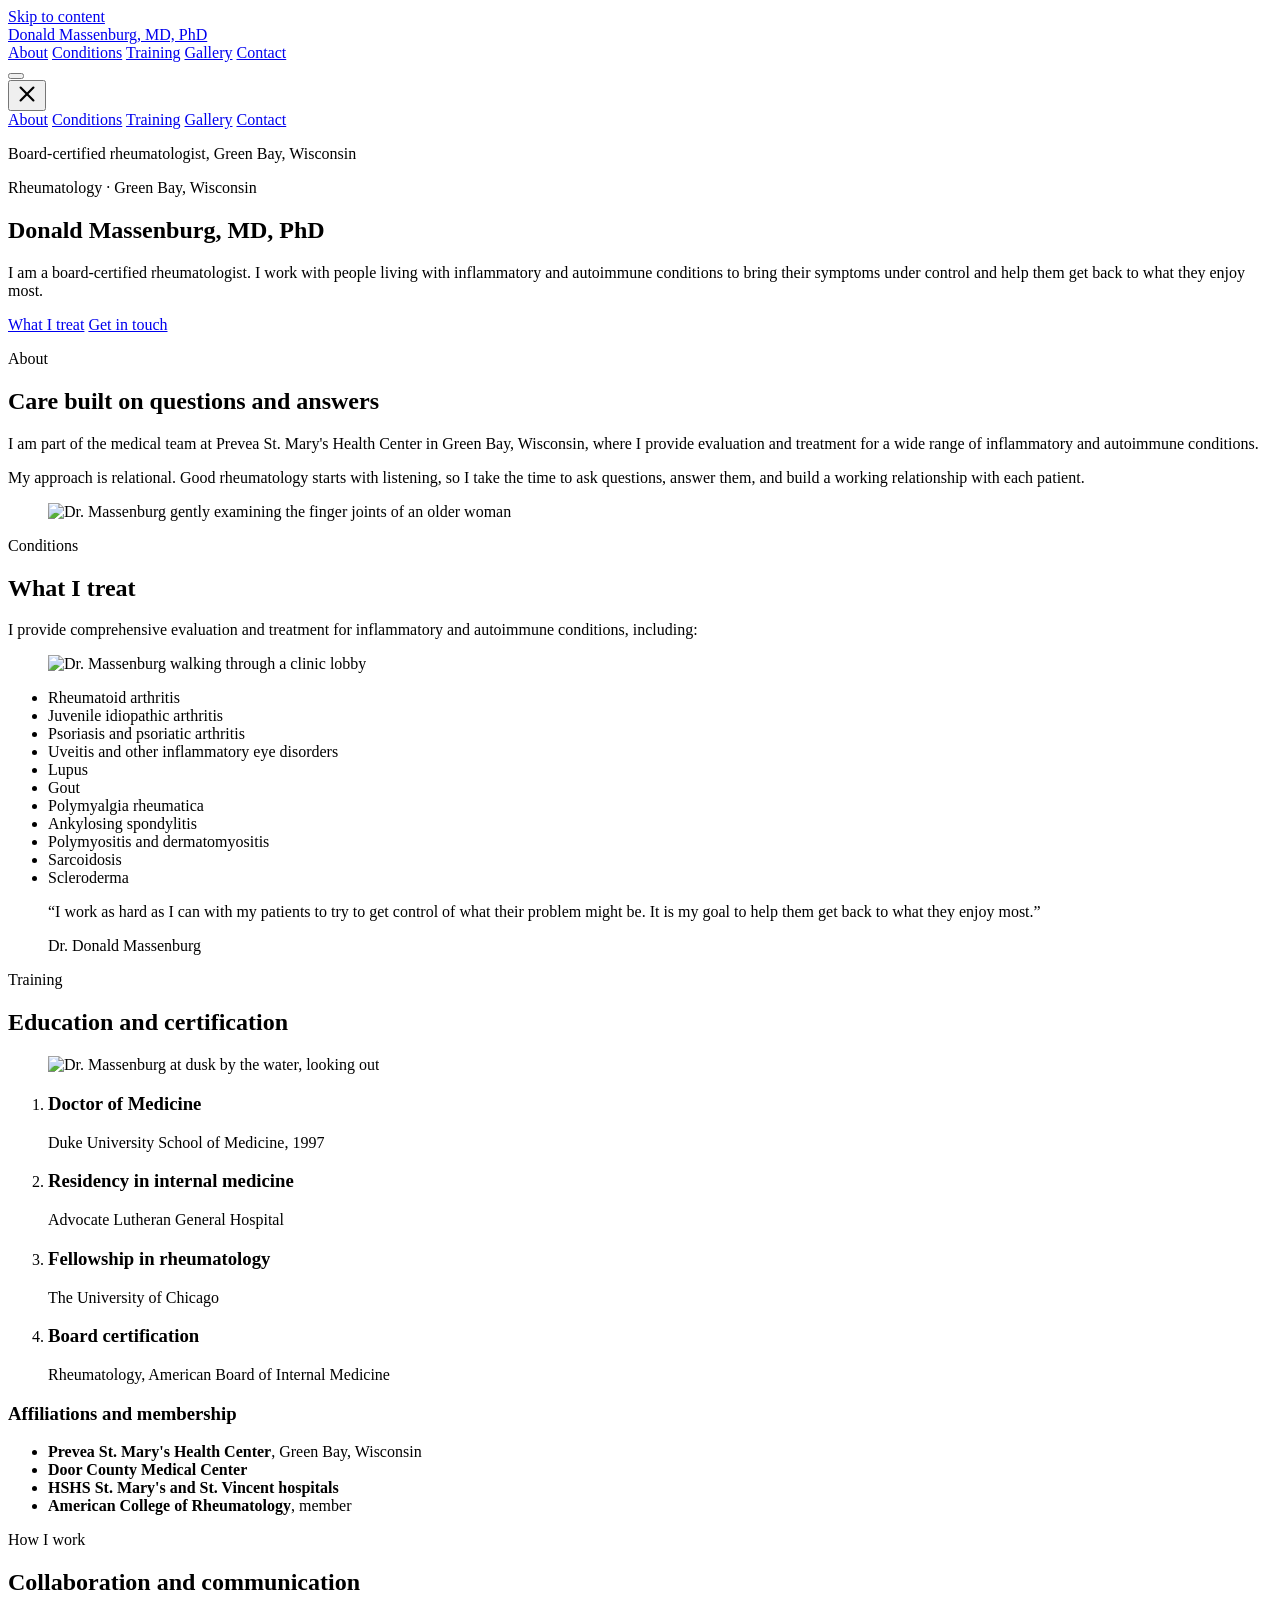
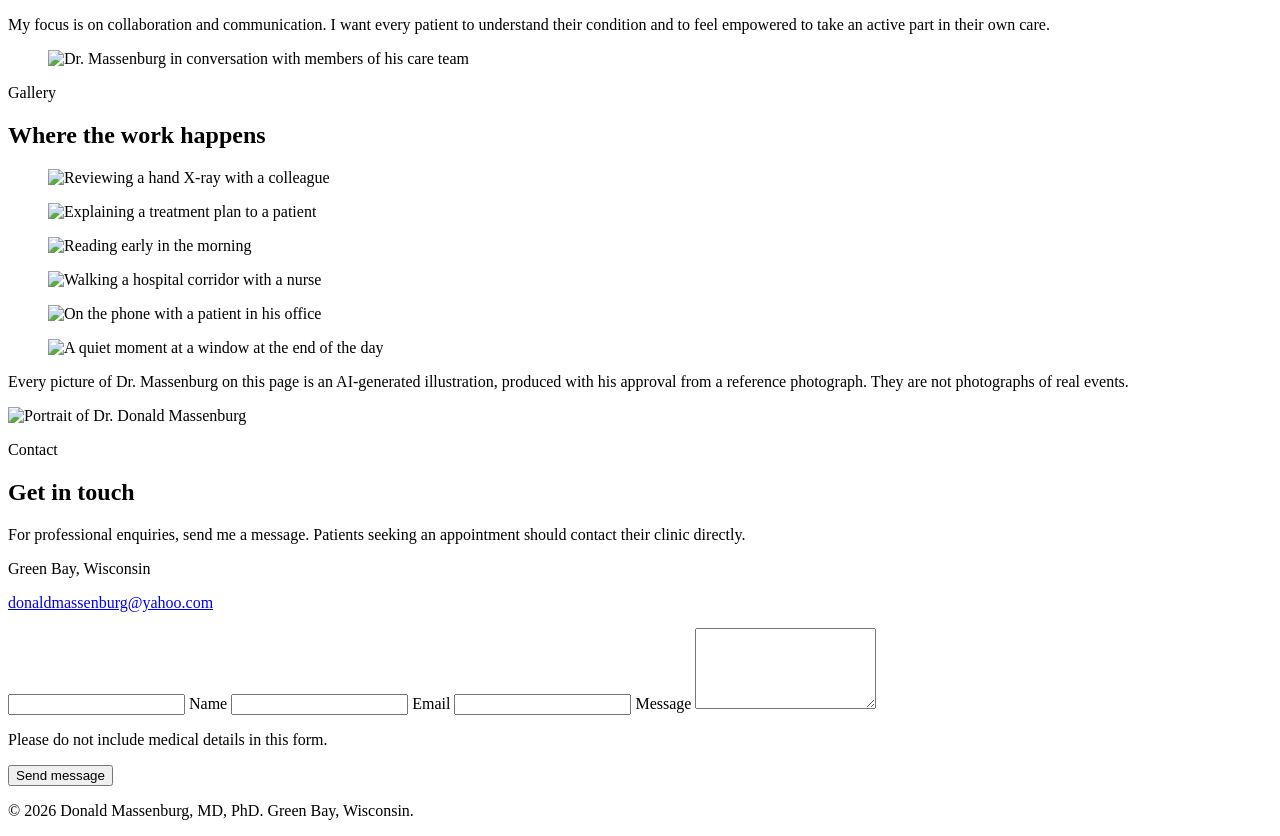
==== index.html @ 121880b7 "Add page, 404 and robots.txt" ====
<!DOCTYPE html>
<html lang="en">
<head>
<meta charset="utf-8">
<meta name="viewport" content="width=device-width, initial-scale=1">
<title>Dr. Donald Massenburg, MD, PhD | Rheumatologist, Green Bay</title>
<meta name="description" content="Donald Massenburg, MD, PhD: a board-certified rheumatologist in Green Bay, Wisconsin, caring for people with arthritis, lupus, gout and other inflammatory and autoimmune conditions.">
<!-- WHILE ON github.io: keep noindex. WHEN MOVED TO HIS OWN DOMAIN: delete the next line and change robots.txt to "Allow: /". -->
<meta name="robots" content="noindex, nofollow">
<link rel="icon" href="img/favicon.png">
<link rel="preconnect" href="https://fonts.googleapis.com">
<link rel="preconnect" href="https://fonts.gstatic.com" crossorigin>
<link rel="stylesheet" href="https://fonts.googleapis.com/css2?family=Oswald:wght@400;500;600&family=Roboto:wght@400;500;700&display=swap">
<link rel="stylesheet" href="vendor/css/bundle.min.css">
<!-- Own stylesheet last so it wins the cascade -->
<link rel="stylesheet" href="css/dm-site.css">
</head>
<body>

<a class="dm-skip" href="#dm-main">Skip to content</a>

<!-- Header: written fresh; the demo's nav script is not used. -->
<header class="dm-header" id="dm-header">
  <div class="container dm-header-row">
    <a class="dm-brand" href="#top">Donald Massenburg<span>, MD, PhD</span></a>
    <nav class="dm-nav" aria-label="Main">
      <a href="#about-sec">About</a>
      <a href="#skill-sec">Conditions</a>
      <a href="#team-section">Training</a>
      <a href="#lastest-blog">Gallery</a>
      <a href="#contact-sec" class="dm-nav-cta">Contact</a>
    </nav>
    <button class="dm-burger" id="dm-burger" aria-label="Open menu" aria-expanded="false" aria-controls="dm-drawer"><i class="fas fa-bars" aria-hidden="true"></i></button>
  </div>
</header>

<div class="dm-drawer" id="dm-drawer" aria-hidden="true">
  <button class="dm-drawer-close" id="dm-drawer-close" aria-label="Close menu"><svg width="22" height="22" viewBox="0 0 24 24" aria-hidden="true" focusable="false"><path d="M5 5l14 14M19 5L5 19" stroke="currentColor" stroke-width="2.4" stroke-linecap="round"/></svg></button>
  <nav aria-label="Mobile">
    <a href="#about-sec">About</a>
    <a href="#skill-sec">Conditions</a>
    <a href="#team-section">Training</a>
    <a href="#lastest-blog">Gallery</a>
    <a href="#contact-sec">Contact</a>
  </nav>
  <p class="dm-drawer-note">Board-certified rheumatologist, Green Bay, Wisconsin</p>
</div>

<main id="dm-main">

<!-- HERO (demo shell: banner). Demo slider removed. -->
<section id="banner" class="dm-hero" aria-label="Introduction">
  <span id="top"></span>
  <div class="container">
    <div class="dm-hero-text">
      <p class="dm-eyebrow dm-eyebrow-lift">Rheumatology &middot; Green Bay, Wisconsin</p>
      <h1>Donald Massenburg, MD, PhD</h1>
      <p class="dm-hero-lede">I am a board-certified rheumatologist. I work with people living with inflammatory and autoimmune conditions to bring their symptoms under control and help them get back to what they enjoy most.</p>
      <div class="dm-hero-actions">
        <a class="dm-btn dm-btn-solid" href="#skill-sec">What I treat</a>
        <a class="dm-btn dm-btn-ghost" href="#contact-sec">Get in touch</a>
      </div>
    </div>
  </div>
</section>

<!-- ABOUT (demo shell: #about-sec) -->
<section id="about-sec" class="about-sec dm-section">
  <div class="container">
    <div class="row align-items-center">
      <div class="col-lg-6 mb-5 mb-lg-0">
        <p class="dm-eyebrow">About</p>
        <h2 class="dm-h2">Care built on questions and answers</h2>
        <p>I am part of the medical team at Prevea St. Mary's Health Center in Green Bay, Wisconsin, where I provide evaluation and treatment for a wide range of inflammatory and autoimmune conditions.</p>
        <p>My approach is relational. Good rheumatology starts with listening, so I take the time to ask questions, answer them, and build a working relationship with each patient.</p>
        <!-- Needs Client Confirmation: current role at Prevea (the employer profile page no longer displays; the release is dated September 2025). -->
      </div>
      <div class="col-lg-6">
        <figure class="dm-figure"><img src="img/research.jpg" width="1200" height="900" alt="Dr. Massenburg gently examining the finger joints of an older woman" loading="lazy"></figure>
      </div>
    </div>
  </div>
</section>

<!-- CONDITIONS (demo shell: #skill-sec). Progress bars removed. -->
<section id="skill-sec" class="skill-sec dm-section dm-soft">
  <div class="container">
    <div class="row">
      <div class="col-lg-5 mb-5 mb-lg-0">
        <p class="dm-eyebrow">Conditions</p>
        <h2 class="dm-h2">What I treat</h2>
        <p>I provide comprehensive evaluation and treatment for inflammatory and autoimmune conditions, including:</p>
        <figure class="dm-figure dm-figure-tall"><img src="img/company.jpg" width="960" height="1200" alt="Dr. Massenburg walking through a clinic lobby" loading="lazy"></figure>
      </div>
      <div class="col-lg-7">
        <ul class="dm-conditions">
          <li>Rheumatoid arthritis</li>
          <li>Juvenile idiopathic arthritis</li>
          <li>Psoriasis and psoriatic arthritis</li>
          <li>Uveitis and other inflammatory eye disorders</li>
          <li>Lupus</li>
          <li>Gout</li>
          <li>Polymyalgia rheumatica</li>
          <li>Ankylosing spondylitis</li>
          <li>Polymyositis and dermatomyositis</li>
          <li>Sarcoidosis</li>
          <li>Scleroderma</li>
        </ul>
      </div>
    </div>
  </div>
</section>

<!-- QUOTE (demo shell: #testimonial-sec). Invented testimonials removed. -->
<section id="testimonial-sec" class="dm-band dm-band-a" aria-label="In his words">
  <div class="container">
    <blockquote class="dm-quote">
      <p>&ldquo;I work as hard as I can with my patients to try to get control of what their problem might be. It is my goal to help them get back to what they enjoy most.&rdquo;</p>
      <footer>Dr. Donald Massenburg</footer>
    </blockquote>
  </div>
</section>

<!-- TRAINING (demo shell: #team-section) -->
<section id="team-section" class="dm-section">
  <div class="container">
    <div class="row">
      <div class="col-lg-5 mb-5 mb-lg-0">
        <p class="dm-eyebrow">Training</p>
        <h2 class="dm-h2">Education and certification</h2>
        <figure class="dm-figure dm-figure-tall"><img src="img/career.jpg" width="960" height="1200" alt="Dr. Massenburg at dusk by the water, looking out" loading="lazy"></figure>
      </div>
      <div class="col-lg-7">
        <ol class="dm-timeline">
          <li><h3>Doctor of Medicine</h3><p>Duke University School of Medicine, 1997</p></li>
          <li><h3>Residency in internal medicine</h3><p>Advocate Lutheran General Hospital</p></li>
          <li><h3>Fellowship in rheumatology</h3><p>The University of Chicago</p></li>
          <li><h3>Board certification</h3><p>Rheumatology, American Board of Internal Medicine</p></li>
        </ol>
        <!-- Needs Client Confirmation: field, institution and year of the PhD; residency and fellowship years. None published, none shown. -->
        <h3 class="dm-h3">Affiliations and membership</h3>
        <ul class="dm-list">
          <li><strong>Prevea St. Mary's Health Center</strong>, Green Bay, Wisconsin</li>
          <li><strong>Door County Medical Center</strong></li>
          <li><strong>HSHS St. Mary's and St. Vincent hospitals</strong></li>
          <li><strong>American College of Rheumatology</strong>, member</li>
        </ul>
      </div>
    </div>
  </div>
</section>

<!-- TEAM CARE (demo shell: #company-portfolio-section) -->
<section id="company-portfolio-section" class="dm-section dm-soft">
  <div class="container">
    <div class="row align-items-center">
      <div class="col-lg-6 order-lg-2 mb-5 mb-lg-0">
        <p class="dm-eyebrow">How I work</p>
        <h2 class="dm-h2">Collaboration and communication</h2>
        <p>My focus is on collaboration and communication. I want every patient to understand their condition and to feel empowered to take an active part in their own care.</p>
      </div>
      <div class="col-lg-6 order-lg-1">
        <figure class="dm-figure"><img src="img/mission.jpg" width="1200" height="1000" alt="Dr. Massenburg in conversation with members of his care team" loading="lazy"></figure>
      </div>
    </div>
  </div>
</section>

<!-- GALLERY (demo shell: #lastest-blog). Blog posts and #brand logo carousel removed. -->
<section id="lastest-blog" class="dm-section">
  <div class="container">
    <p class="dm-eyebrow">Gallery</p>
    <h2 class="dm-h2">Where the work happens</h2>
    <div class="row dm-gallery">
      <div class="col-sm-6 col-lg-4"><figure><img src="img/plate-1.jpg" width="1200" height="900" loading="lazy" alt="Reviewing a hand X-ray with a colleague"></figure></div>
      <div class="col-sm-6 col-lg-4"><figure><img src="img/plate-2.jpg" width="1200" height="900" loading="lazy" alt="Explaining a treatment plan to a patient"></figure></div>
      <div class="col-sm-6 col-lg-4"><figure><img src="img/plate-3.jpg" width="1200" height="900" loading="lazy" alt="Reading early in the morning"></figure></div>
      <div class="col-sm-6 col-lg-4"><figure><img src="img/plate-4.jpg" width="1200" height="900" loading="lazy" alt="Walking a hospital corridor with a nurse"></figure></div>
      <div class="col-sm-6 col-lg-4"><figure><img src="img/plate-5.jpg" width="1200" height="900" loading="lazy" alt="On the phone with a patient in his office"></figure></div>
      <div class="col-sm-6 col-lg-4"><figure><img src="img/plate-6.jpg" width="1200" height="900" loading="lazy" alt="A quiet moment at a window at the end of the day"></figure></div>
    </div>
    <p class="dm-disclosure">Every picture of Dr. Massenburg on this page is an AI-generated illustration, produced with his approval from a reference photograph. They are not photographs of real events.</p>
  </div>
</section>

<!-- CONTACT (demo shell: #contact-sec). Posts to FormSubmit at the client's own address. -->
<section id="contact-sec" class="dm-contact">
  <div class="container">
    <div class="row">
      <div class="col-lg-5 mb-5 mb-lg-0">
        <img class="dm-contact-portrait" src="img/portrait.jpg" width="960" height="1200" alt="Portrait of Dr. Donald Massenburg" loading="lazy">
        <p class="dm-eyebrow dm-eyebrow-lift">Contact</p>
        <h2 class="dm-h2">Get in touch</h2>
        <p>For professional enquiries, send me a message. Patients seeking an appointment should contact their clinic directly.</p>
        <p class="dm-contact-line"><i class="fas fa-map-marker-alt" aria-hidden="true"></i> Green Bay, Wisconsin</p>
        <p class="dm-contact-line"><i class="fas fa-envelope" aria-hidden="true"></i> <a href="mailto:donaldmassenburg@yahoo.com">donaldmassenburg@yahoo.com</a></p>
      </div>
      <div class="col-lg-6 offset-lg-1">
        <form class="dm-form" action="https://formsubmit.co/donaldmassenburg@yahoo.com" method="POST">
          <input type="hidden" name="_subject" value="New enquiry from your website">
          <input type="hidden" name="_template" value="table">
          <input type="hidden" name="_next" value="https://ranatahirbilal.github.io/donald-massenburg/#contact-sec">
          <input type="text" name="_honey" class="dm-honey" tabindex="-1" autocomplete="off" aria-hidden="true">
          <label for="dm-name">Name</label>
          <input id="dm-name" type="text" name="name" required autocomplete="name">
          <label for="dm-email">Email</label>
          <input id="dm-email" type="email" name="email" required autocomplete="email">
          <label for="dm-msg">Message</label>
          <textarea id="dm-msg" name="message" rows="5" required></textarea>
          <p class="dm-small dm-form-note">Please do not include medical details in this form.</p>
          <button type="submit" class="dm-btn dm-btn-solid">Send message</button>
        </form>
      </div>
    </div>
  </div>
</section>

</main>

<footer class="dm-foot">
  <div class="container">
    <p>&copy; <span id="dm-year">2026</span> Donald Massenburg, MD, PhD. Green Bay, Wisconsin.</p>
  </div>
</footer>

<script src="js/dm-site.js"></script>
</body>
</html>
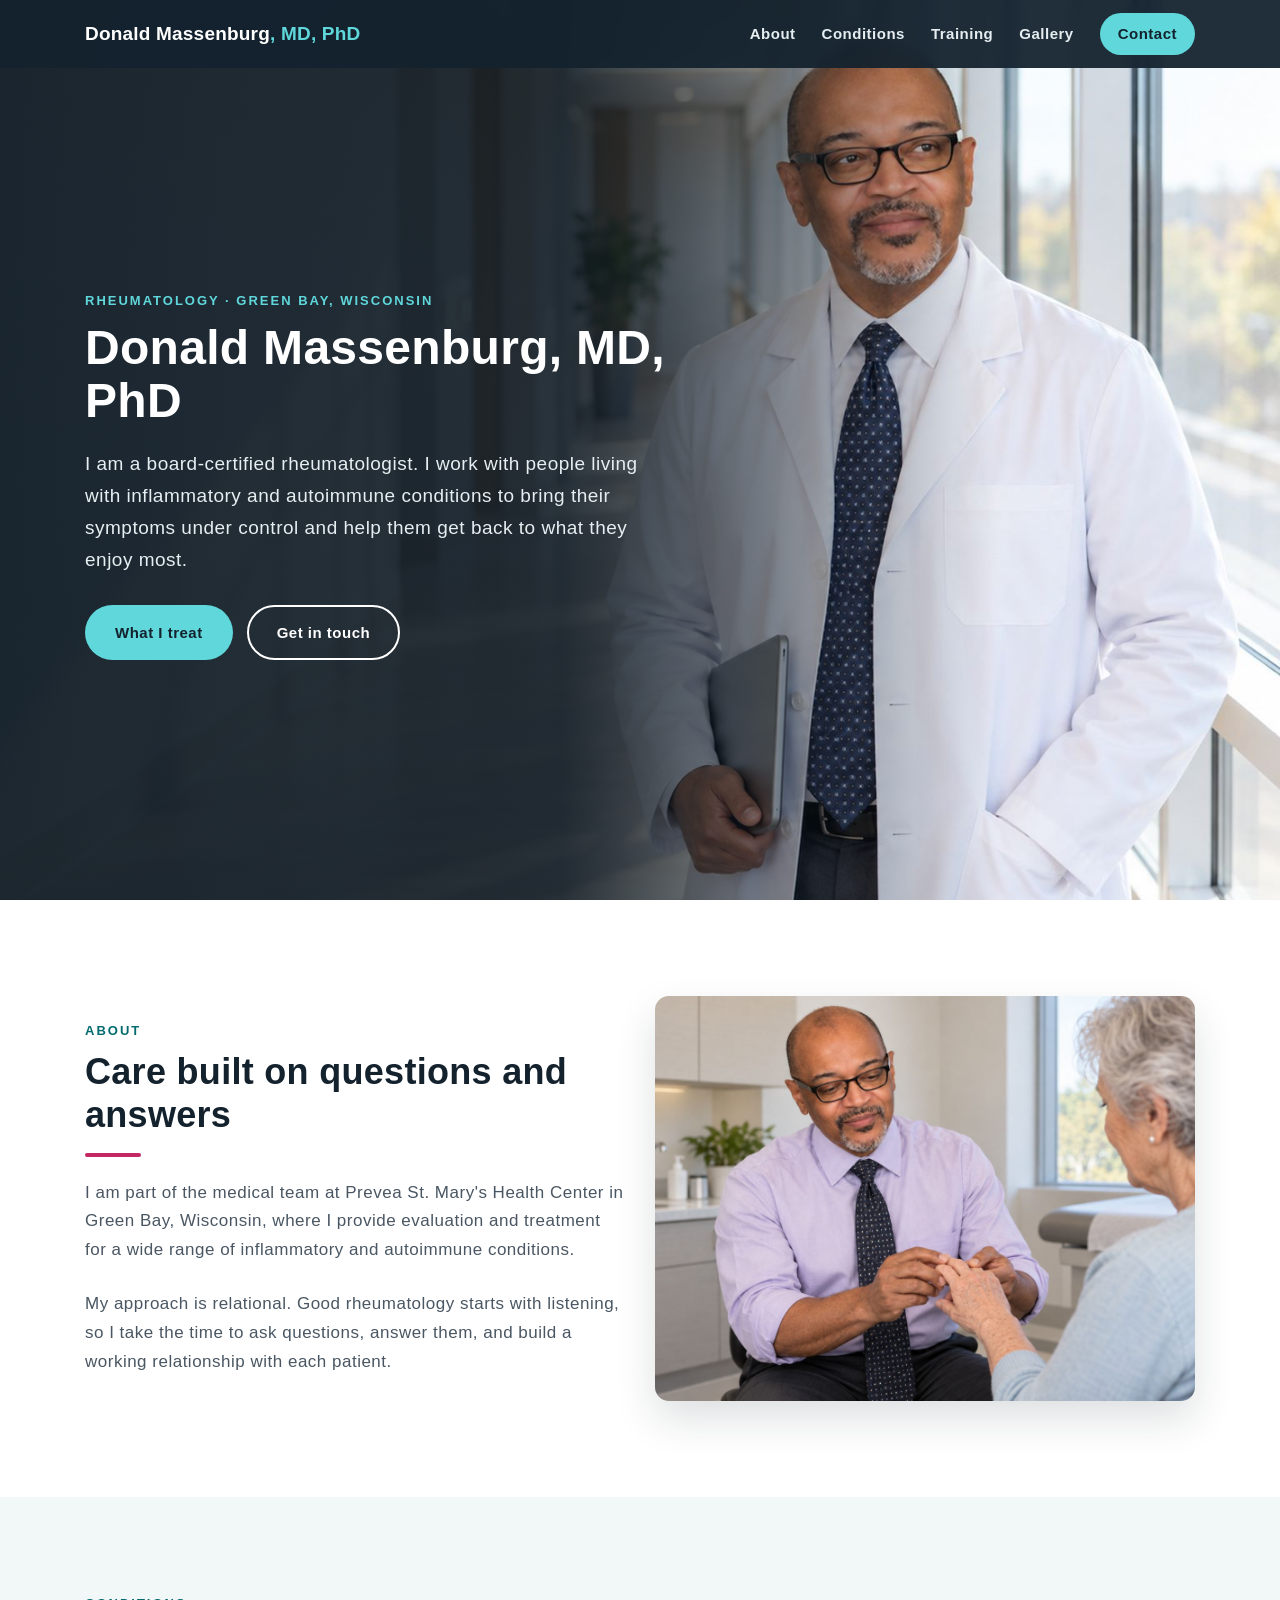
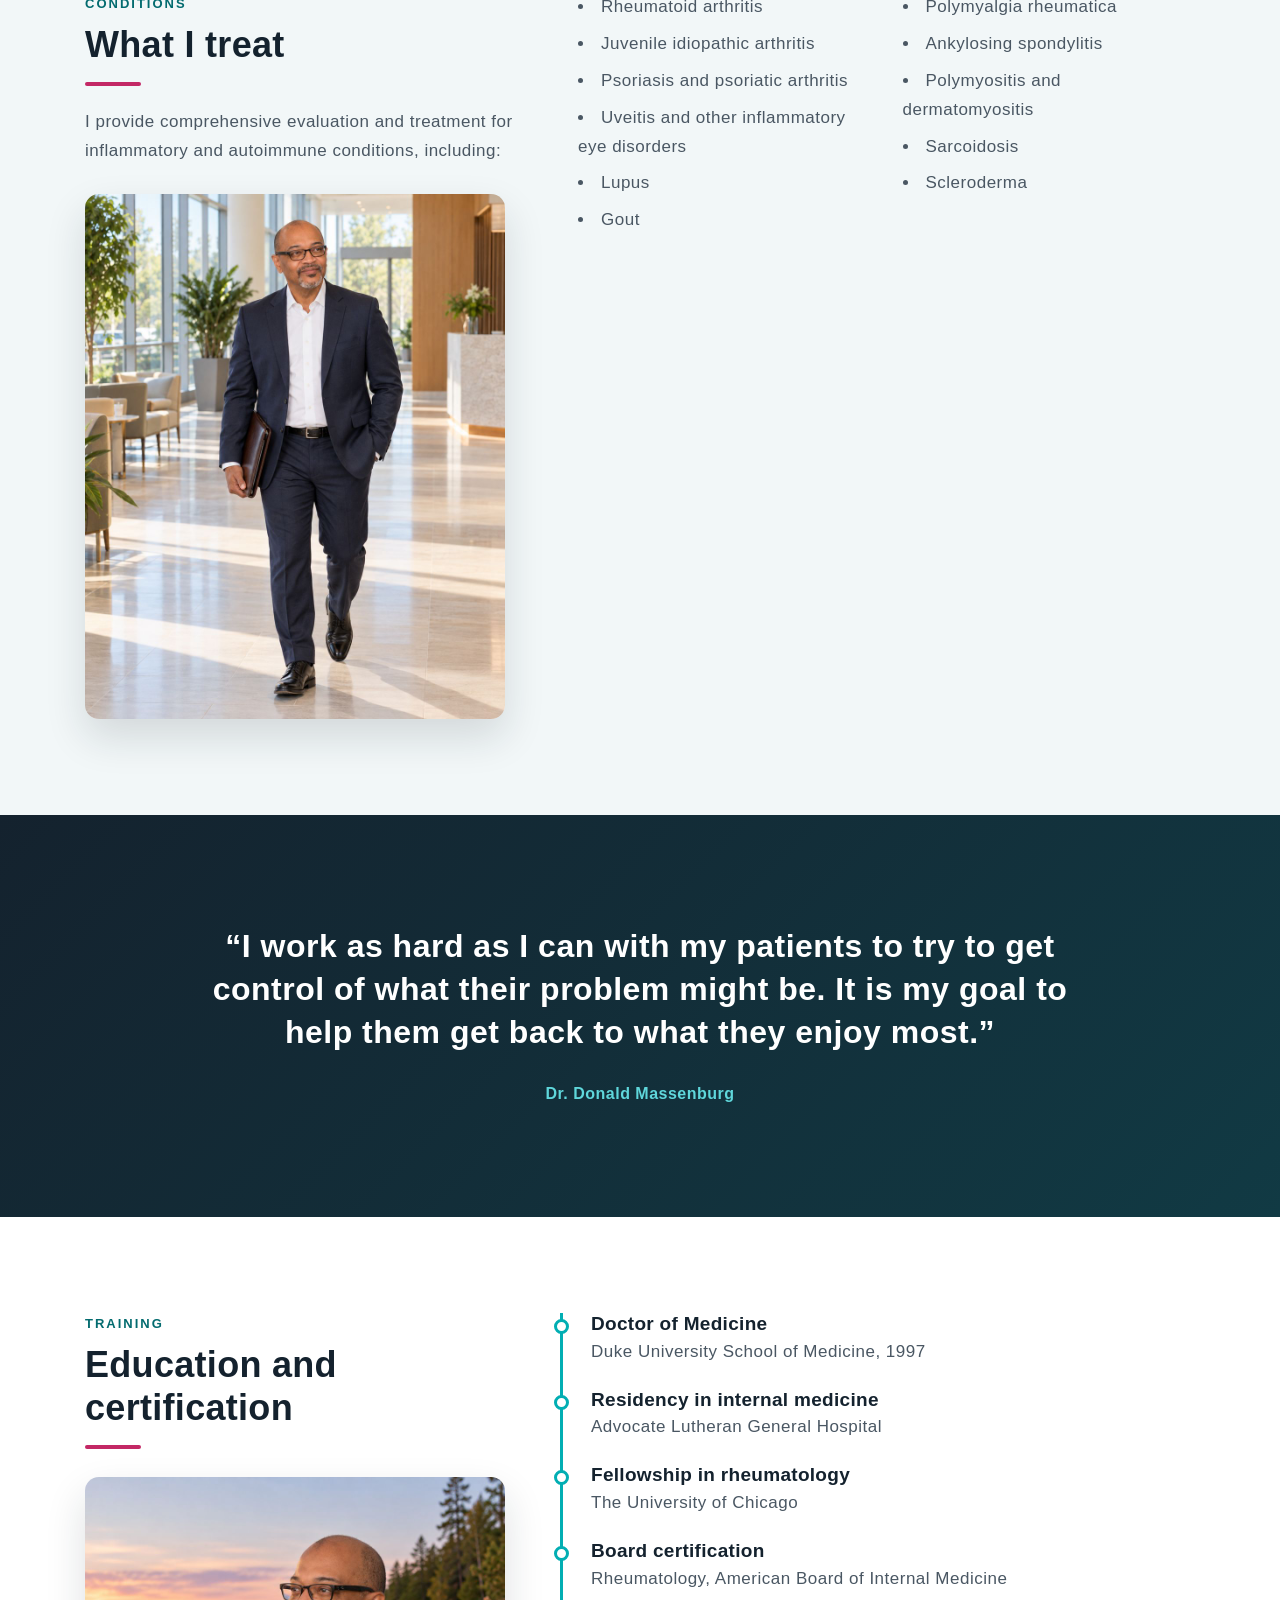
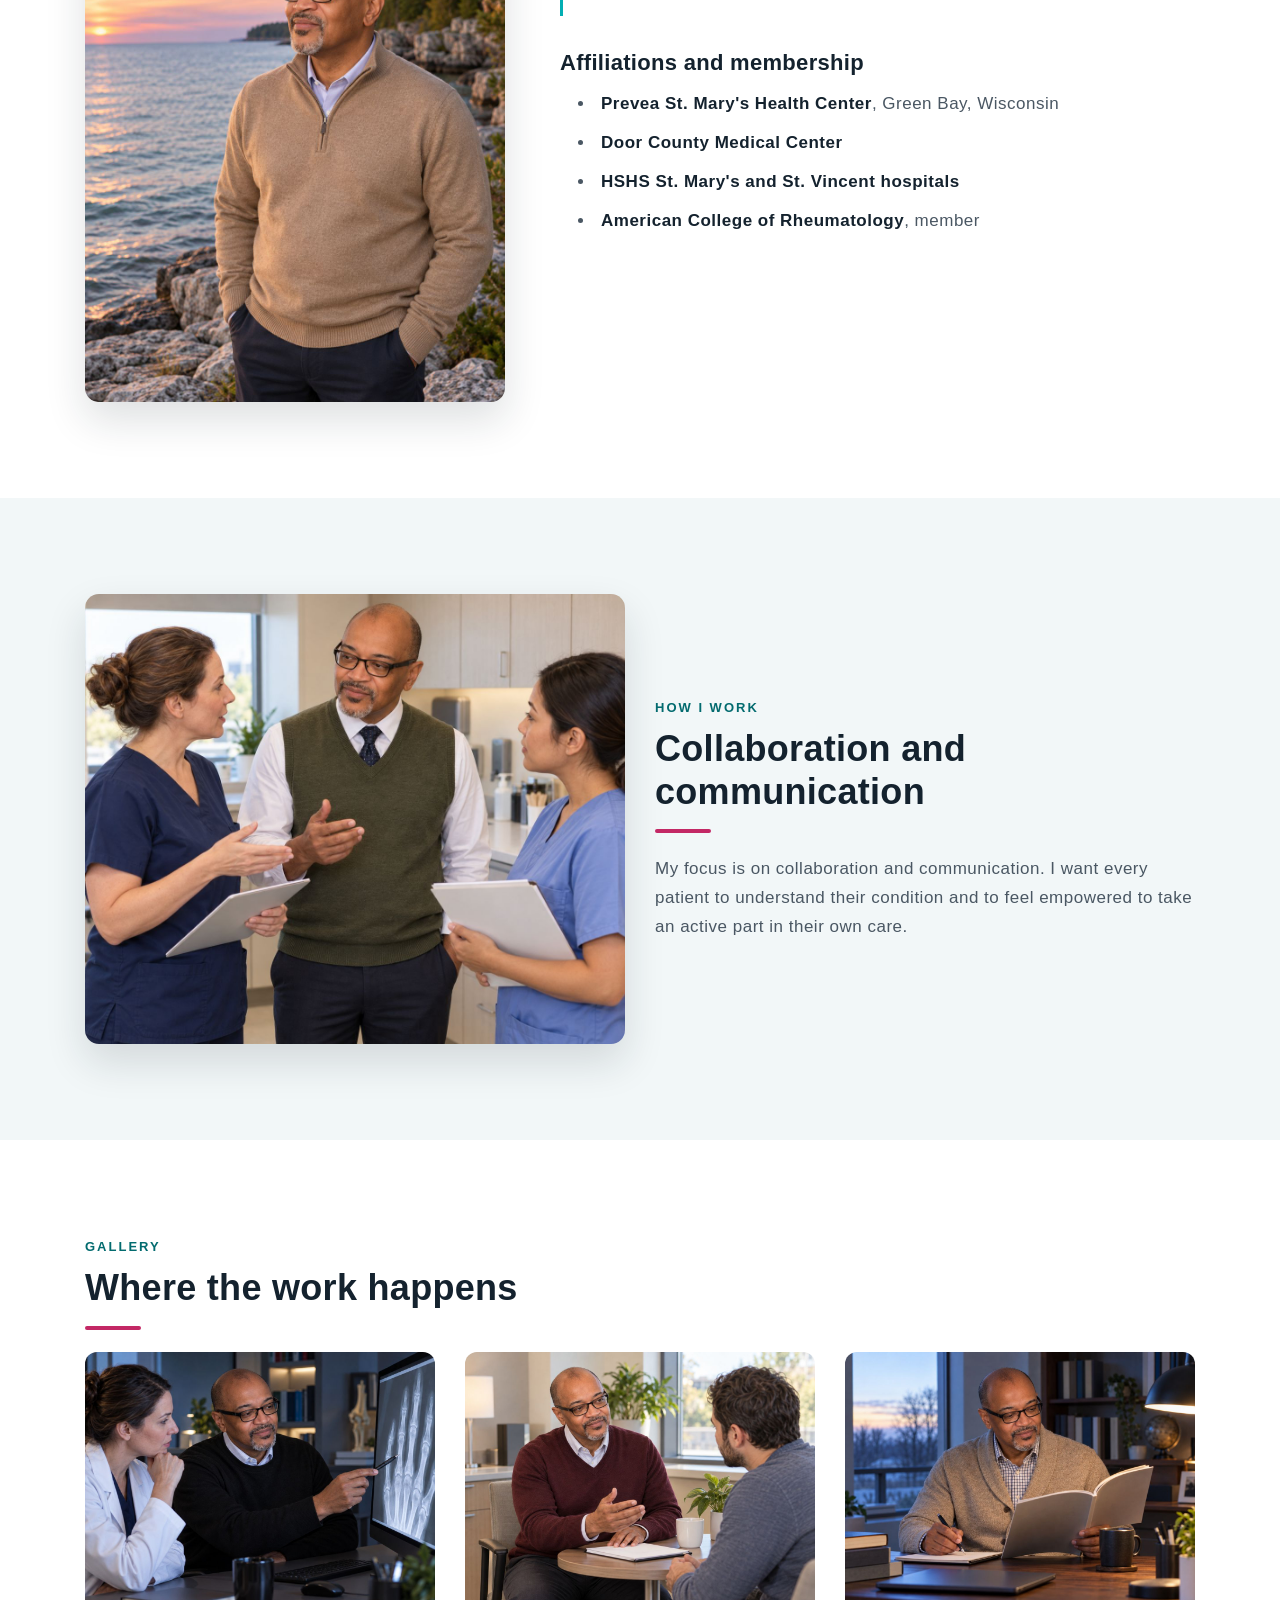
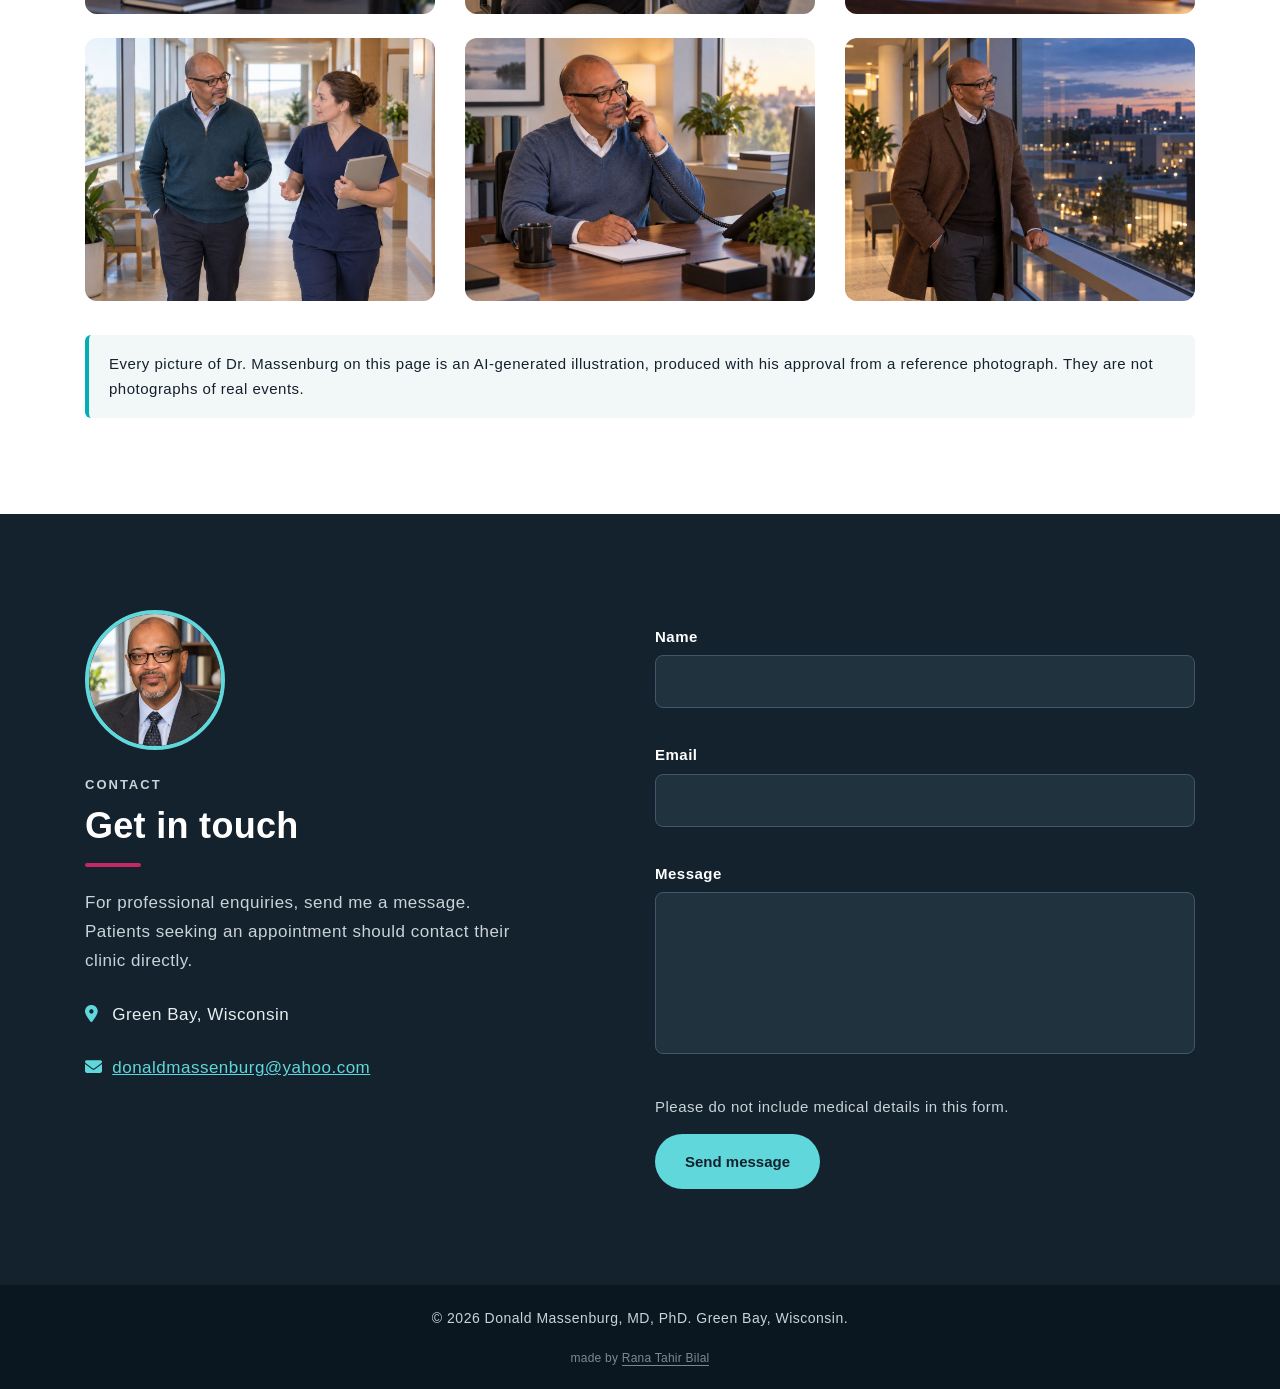
==== commit a8c8486e: "Add files via upload" ====
--- a/index.html
+++ b/index.html
@@ -221,6 +221,8 @@
   <div class="container">
     <p>&copy; <span id="dm-year">2026</span> Donald Massenburg, MD, PhD. Green Bay, Wisconsin.</p>
   </div>
+
+<p style="margin:18px 0 0;font-size:12px;line-height:1.5;opacity:.6;letter-spacing:.02em">made by <a href="https://ranatahirbilal.com" rel="nofollow noopener" target="_blank" style="color:inherit;text-decoration:none;border-bottom:1px solid currentColor">Rana Tahir Bilal</a></p>
 </footer>
 
 <script src="js/dm-site.js"></script>
--- a/css/dm-site.css
+++ b/css/dm-site.css
@@ -0,0 +1,171 @@
+/* Donald Massenburg site. Built on the MegaOne "brooklyn" demo shell (section ids kept).
+   All site styles use the dm- prefix. Loaded last.
+   Palette follows the demo's teal with its magenta as a warm second accent, darkened until it passes AA. */
+:root{
+  --dm-ink:#14222E;       /* 16.18 on white */
+  --dm-muted:#4A5763;     /*  7.41 on white, 6.86 on --dm-soft */
+  --dm-soft:#F2F7F8;
+  --dm-acc:#02AEB3;       /* the demo teal: rules and bars only (2.72 on white, never text) */
+  --dm-acc-ink:#036B6F;   /*  6.29 on white, 5.83 on --dm-soft: small text on light */
+  --dm-acc-lift:#5FD7DB;  /*  9.42 on --dm-ink: small text on dark */
+  --dm-green:#C32865;     /* the demo magenta, decorative bars only */
+  --dm-line:#D6E3E6;
+}
+
+html{scroll-behavior:smooth;scroll-padding-top:76px}
+body{font-family:'Roboto',Arial,sans-serif;color:var(--dm-ink);background:#fff;font-size:17px;line-height:1.7;margin:0}
+h1,h2,h3,.dm-brand{font-family:'Oswald',Arial,sans-serif;letter-spacing:.3px}
+a{color:var(--dm-acc-ink)}
+a:hover{color:var(--dm-ink)}
+img{max-width:100%;height:auto;display:block}
+p{color:var(--dm-muted)}
+
+.dm-skip{position:absolute;left:-999px;top:0;background:#fff;color:var(--dm-ink);padding:8px 14px;z-index:100}
+.dm-skip:focus{left:8px}
+
+/* Header: fixed at top (the demo pinned its nav to the foot of the hero) */
+.dm-header{position:fixed;top:0;left:0;right:0;z-index:50;background:rgba(20,34,46,.94);backdrop-filter:blur(6px)}
+.dm-header-row{display:flex;align-items:center;justify-content:space-between;height:68px}
+.dm-brand{color:#fff;font-weight:800;font-size:19px;text-decoration:none;letter-spacing:.2px}
+.dm-brand span{color:var(--dm-acc-lift);font-weight:600}
+.dm-brand:hover{color:#fff}
+.dm-nav{display:flex;gap:26px;align-items:center}
+.dm-nav a{color:#E6EEF1;font-weight:600;font-size:15px;text-decoration:none}
+.dm-nav a:hover{color:var(--dm-acc-lift)}
+.dm-nav .dm-nav-cta{background:var(--dm-acc-lift);color:var(--dm-ink);padding:8px 18px;border-radius:30px}
+.dm-nav .dm-nav-cta:hover{background:#fff;color:var(--dm-ink)}
+.dm-burger{display:none;background:none;border:0;color:#fff;font-size:24px;padding:6px 8px;cursor:pointer}
+
+.dm-drawer{position:fixed;top:0;right:0;bottom:0;width:300px;max-width:85vw;background:var(--dm-ink);z-index:60;transform:translateX(100%);transition:transform .3s ease;padding:70px 30px 30px;visibility:hidden}
+.dm-drawer.is-open{transform:none;visibility:visible}
+.dm-drawer nav a{display:block;color:#fff;font-family:'Oswald',Arial,sans-serif;font-weight:600;font-size:20px;text-decoration:none;padding:10px 0;border-bottom:1px solid rgba(255,255,255,.12)}
+.dm-drawer nav a:hover{color:var(--dm-acc-lift)}
+.dm-drawer-close{position:absolute;top:18px;right:20px;background:none;border:0;color:#fff;font-size:26px;cursor:pointer}
+.dm-drawer-note{color:#C9D3D8;font-size:14px;margin-top:24px}
+
+/* Hero. The demo's .background-carousal carried a carousel and absolute slabs; reset them. */
+.dm-hero{position:relative;min-height:100vh;padding:140px 0 90px;
+  background:#14222E url(../img/hero.jpg) center right/cover no-repeat;display:flex;align-items:center}
+.dm-hero::before{content:"";position:absolute;inset:0; /* measured: lede needs the dark zone to reach ~60% */
+  background:linear-gradient(90deg,rgba(12,24,34,.93) 0%,rgba(12,24,34,.88) 44%,rgba(12,24,34,.5) 60%,rgba(12,24,34,0) 78%)}
+.dm-hero .container{position:relative}
+.dm-hero-text{max-width:660px}
+.dm-hero-lede{max-width:560px}
+.dm-hero h1{color:#fff;font-weight:800;font-size:48px;line-height:1.1;margin:10px 0 20px}
+.dm-hero-lede{color:#E6EEF1;font-size:19px}
+.dm-hero-actions{display:flex;flex-wrap:wrap;gap:14px;margin-top:28px}
+
+.dm-eyebrow{text-transform:uppercase;letter-spacing:2px;font-weight:700;font-size:13px;color:var(--dm-acc-ink);margin-bottom:8px}
+.dm-eyebrow-lift{color:var(--dm-acc-lift)}
+
+.dm-btn{display:inline-block;font-family:'Oswald',Arial,sans-serif;font-weight:700;font-size:15px;padding:13px 28px;border-radius:40px;text-decoration:none;border:2px solid transparent;cursor:pointer}
+.dm-btn-solid{background:var(--dm-acc-lift);color:var(--dm-ink)}
+.dm-btn-solid:hover{background:#fff;color:var(--dm-ink)}
+.dm-btn-ghost{border-color:#fff;color:#fff}
+.dm-btn-ghost:hover{background:#fff;color:var(--dm-ink)}
+
+.dm-section{padding:96px 0}
+.dm-soft{background:var(--dm-soft)}
+.dm-h2{font-size:36px;font-weight:700;line-height:1.2;margin-bottom:22px;color:var(--dm-ink)}
+.dm-h2::after{content:"";display:block;width:56px;height:4px;background:var(--dm-green);margin-top:16px;border-radius:2px}
+.dm-h3{font-size:22px;font-weight:700;margin:34px 0 14px}
+
+.dm-figure{margin:0;border-radius:14px;overflow:hidden;box-shadow:0 18px 40px rgba(20,34,46,.14)}
+.dm-figure-tall{margin-top:28px;max-width:420px}
+
+.dm-cards{margin-top:60px}
+.dm-card{background:#fff;border:1px solid var(--dm-line);border-top:4px solid var(--dm-acc);border-radius:12px;padding:30px 26px;height:100%}
+.dm-card i{font-size:30px;color:var(--dm-acc);margin-bottom:14px}
+.dm-card h3{font-size:20px;font-weight:700;margin-bottom:10px;color:var(--dm-ink)}
+.dm-card p{margin:0}
+.dm-cards .col-md-4{margin-bottom:24px}
+.dm-card-plain{border-top-color:var(--dm-green)}
+
+.dm-list{padding-left:18px;margin:0}
+.dm-list li{color:var(--dm-muted);margin-bottom:10px}
+.dm-list strong{color:var(--dm-ink)}
+.dm-small{font-size:15px}
+
+.dm-timeline{list-style:none;padding:0;margin:0;border-left:3px solid var(--dm-acc)}
+.dm-timeline li{position:relative;padding:0 0 22px 28px}
+.dm-timeline li::before{content:"";position:absolute;left:-9px;top:6px;width:15px;height:15px;border-radius:50%;background:#fff;border:3px solid var(--dm-acc)}
+.dm-timeline h3{font-size:19px;font-weight:700;margin:0 0 2px;color:var(--dm-ink)}
+.dm-timeline p{margin:0}
+
+/* Quote bands */
+.dm-band{position:relative;padding:110px 0;background:#14222E center/cover no-repeat;color:#fff}
+.dm-band::before{content:"";position:absolute;inset:0;background:rgba(12,24,34,.84)}
+.dm-band .container{position:relative;max-width:900px;text-align:center}
+.dm-band-a{background-image:url(../img/company.jpg);background-position:center 30%}
+.dm-band-b{background:linear-gradient(135deg,#14222E 0%,#113A44 100%)}
+.dm-band-b::before{display:none}
+.dm-quote-portrait{width:150px;height:150px;object-fit:cover;object-position:center 22%;border-radius:50%;border:4px solid var(--dm-acc-lift);margin:0 auto 28px}
+.dm-quote{margin:0}
+.dm-quote p{color:#fff;font-family:'Oswald',Arial,sans-serif;font-weight:600;font-size:32px;line-height:1.35}
+.dm-quote footer{color:var(--dm-acc-lift);font-weight:700;margin-top:14px;font-size:16px}
+.dm-band-note{color:#E6EEF1;margin-top:24px;font-size:17px}
+
+.dm-gallery figure{margin:0 0 24px;border-radius:12px;overflow:hidden}
+.dm-gallery img{transition:transform .5s ease}
+.dm-gallery figure:hover img{transform:scale(1.04)}
+.dm-disclosure{margin-top:10px;padding:16px 20px;background:var(--dm-soft);border-left:4px solid var(--dm-acc);color:var(--dm-ink);font-size:15px;border-radius:6px}
+
+/* Contact */
+.dm-contact{background:var(--dm-ink);padding:96px 0}
+.dm-contact .dm-h2{color:#fff}
+.dm-contact p{color:#C9D3D8}
+.dm-contact-line{color:#E6EEF1 !important}
+.dm-contact-line i{color:var(--dm-acc-lift);width:22px}
+.dm-contact a{color:var(--dm-acc-lift)}
+.dm-contact a:hover{color:#fff}
+.dm-form label{display:block;color:#fff;font-weight:600;font-size:15px;margin:14px 0 6px}
+.dm-form input,.dm-form textarea{width:100%;background:#21323F;border:1px solid #41586A;color:#fff;border-radius:8px;padding:12px 14px;font-size:16px}
+.dm-form input:focus,.dm-form textarea:focus{outline:2px solid var(--dm-acc-lift);border-color:var(--dm-acc-lift)}
+.dm-form .dm-btn{margin-top:8px}
+.dm-form-note{margin:10px 0 6px}
+.dm-honey{display:none !important}
+
+.dm-foot{background:#0B1720;padding:22px 0}
+.dm-foot p{color:#C9D3D8;margin:0;font-size:14px;text-align:center}
+
+a:focus-visible,button:focus-visible{outline:3px solid var(--dm-acc-lift);outline-offset:2px}
+
+@media (max-width:991px){
+  .dm-nav{display:none}
+  .dm-burger{display:block}
+  .dm-hero{background-position:72% center}
+  .dm-hero::before{background:linear-gradient(180deg,rgba(12,24,34,.72) 0%,rgba(12,24,34,.9) 45%)}
+  .dm-hero h1{font-size:40px}
+  .dm-section{padding:70px 0}
+  .dm-h2{font-size:30px}
+  .dm-quote p{font-size:25px}
+}
+@media (max-width:575px){
+  .dm-hero h1{font-size:34px}
+  .dm-hero-lede{font-size:17px}
+  .dm-brand span{display:none}
+}
+@media (prefers-reduced-motion:reduce){
+  html{scroll-behavior:auto}
+  .dm-drawer,.dm-gallery img{transition:none}
+}
+
+/* bundle.min.css sets "a:focus, button:focus { color: inherit }" (0,1,1), which beats
+   single-class colours and made the focused drawer close button ink on ink. Restate them. */
+.dm-drawer-close:focus,.dm-burger:focus,.dm-brand:focus{color:#fff}
+.dm-nav a:focus{color:#E6EEF1}
+.dm-nav .dm-nav-cta:focus,.dm-btn-solid:focus{color:var(--dm-ink)}
+.dm-btn-ghost:focus{color:#fff}
+.dm-drawer nav a:focus{color:#fff}
+.dm-contact a:focus{color:var(--dm-acc-lift)}
+.dm-skip:focus{color:var(--dm-ink)}
+
+/* Donald Massenburg additions */
+.dm-card i{color:var(--dm-acc-ink)}
+.dm-band-a{background:linear-gradient(135deg,#14222E 0%,#113A44 100%)}
+.dm-band-a::before{display:none}
+.dm-gallery img{width:100%;aspect-ratio:4/3;object-fit:cover;object-position:center 25%}
+.dm-conditions{columns:2;column-gap:32px;padding-left:18px;margin:0}
+.dm-conditions li{color:var(--dm-muted);margin-bottom:8px;break-inside:avoid}
+@media (max-width:575px){.dm-conditions{columns:1}}
+.dm-contact-portrait{width:140px;height:140px;object-fit:cover;object-position:center 20%;border-radius:50%;border:4px solid var(--dm-acc-lift);margin-bottom:24px}
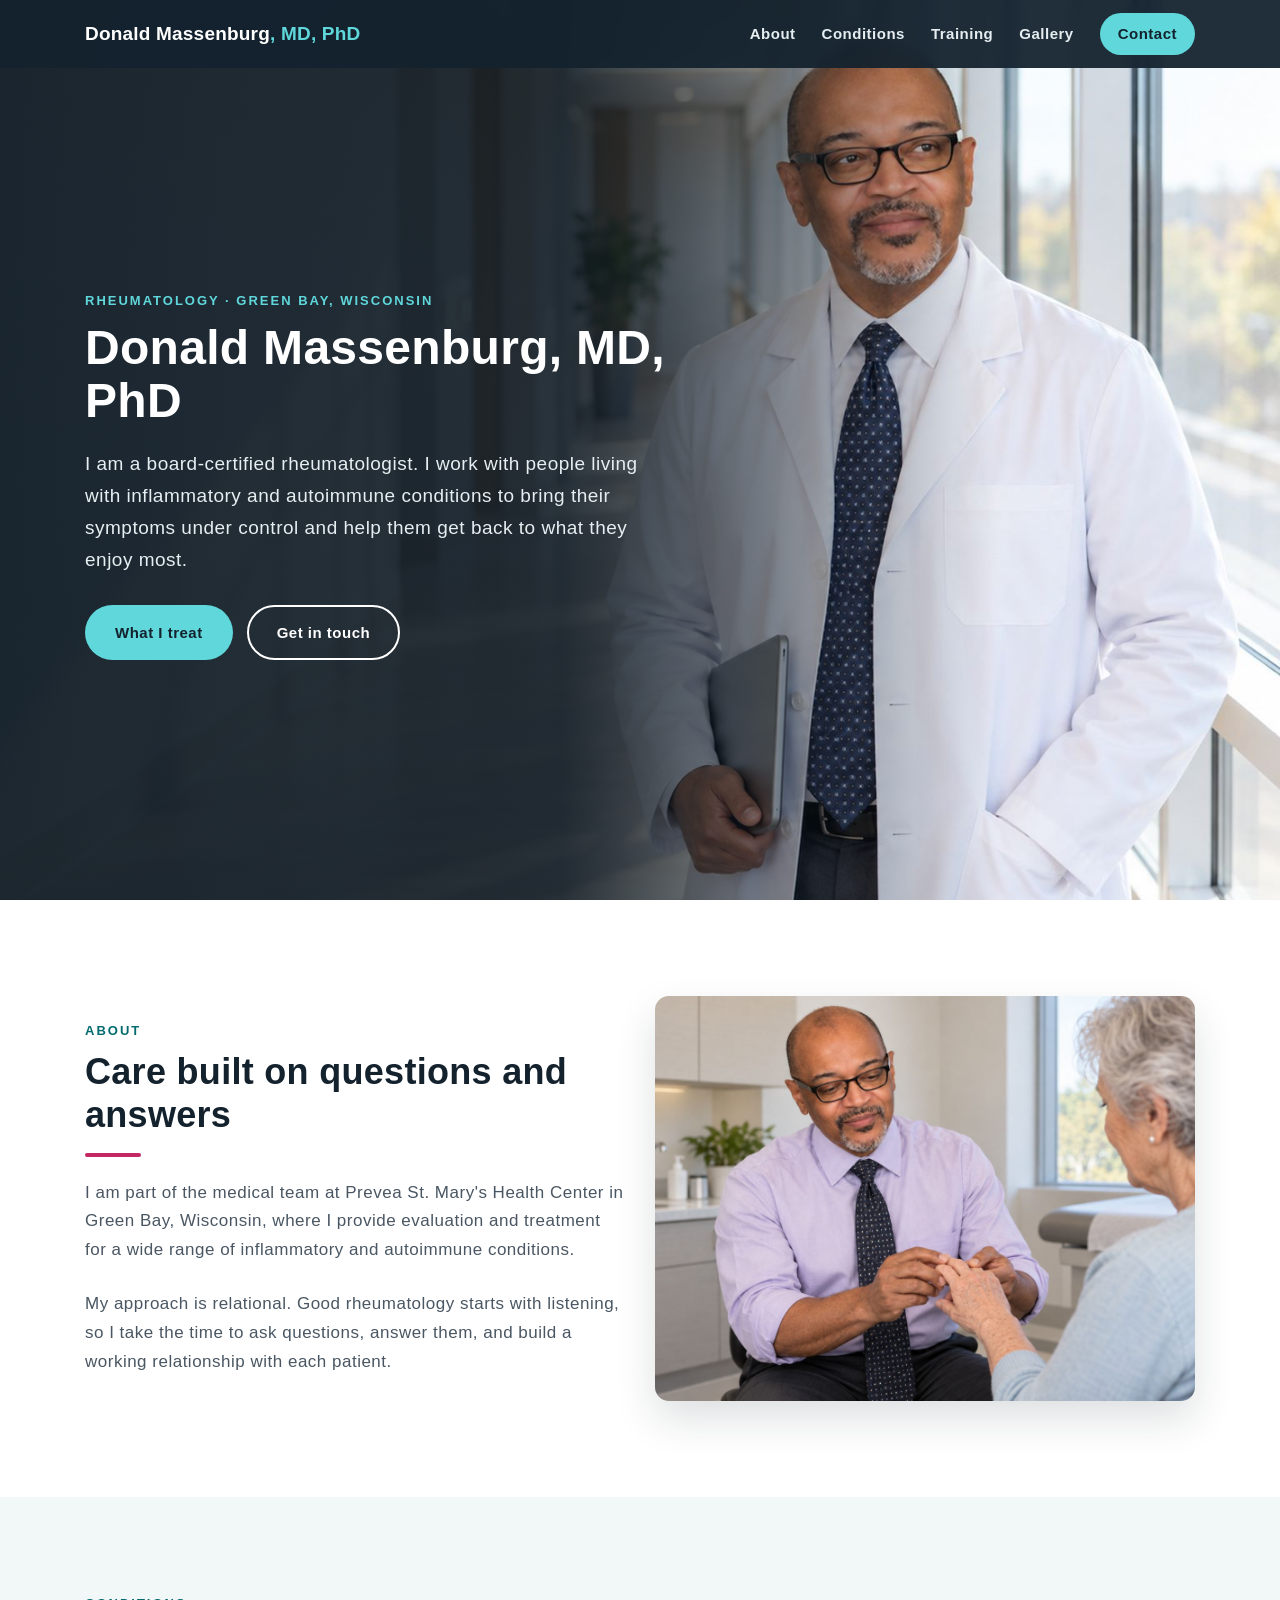
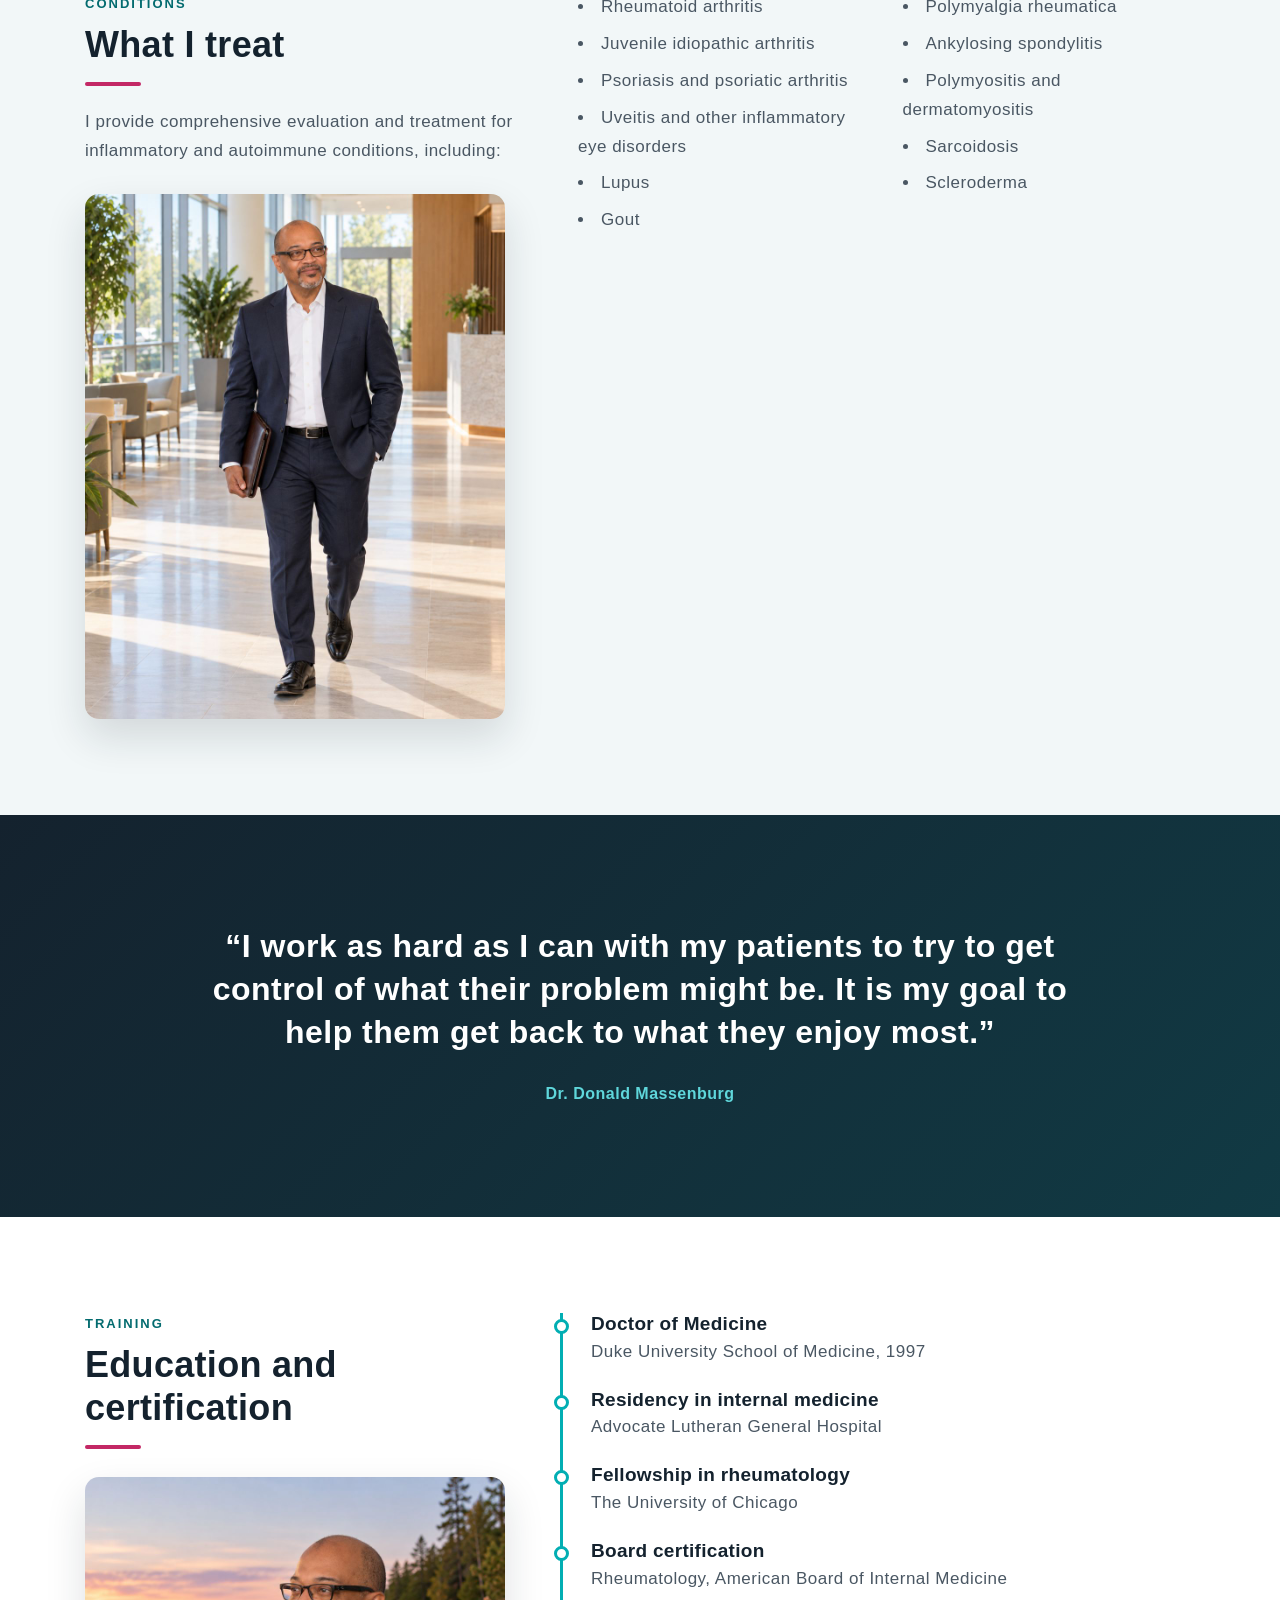
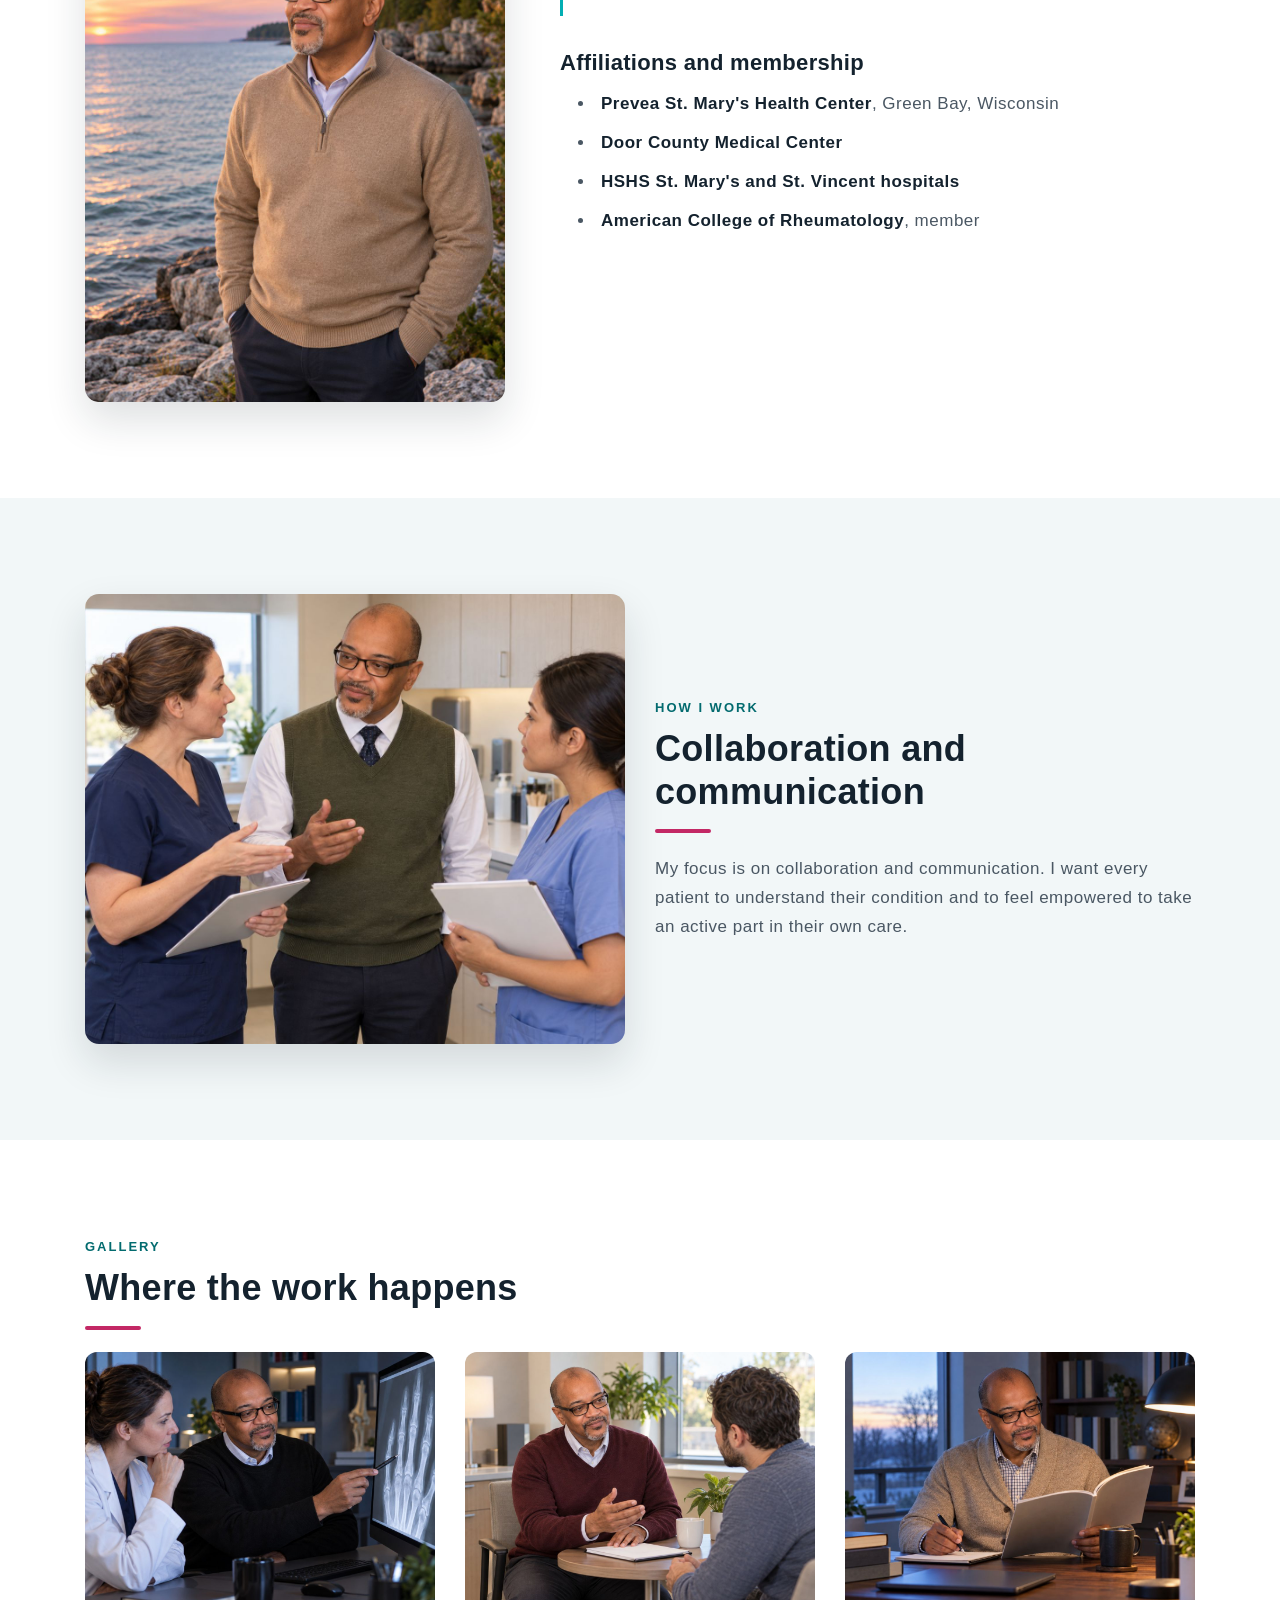
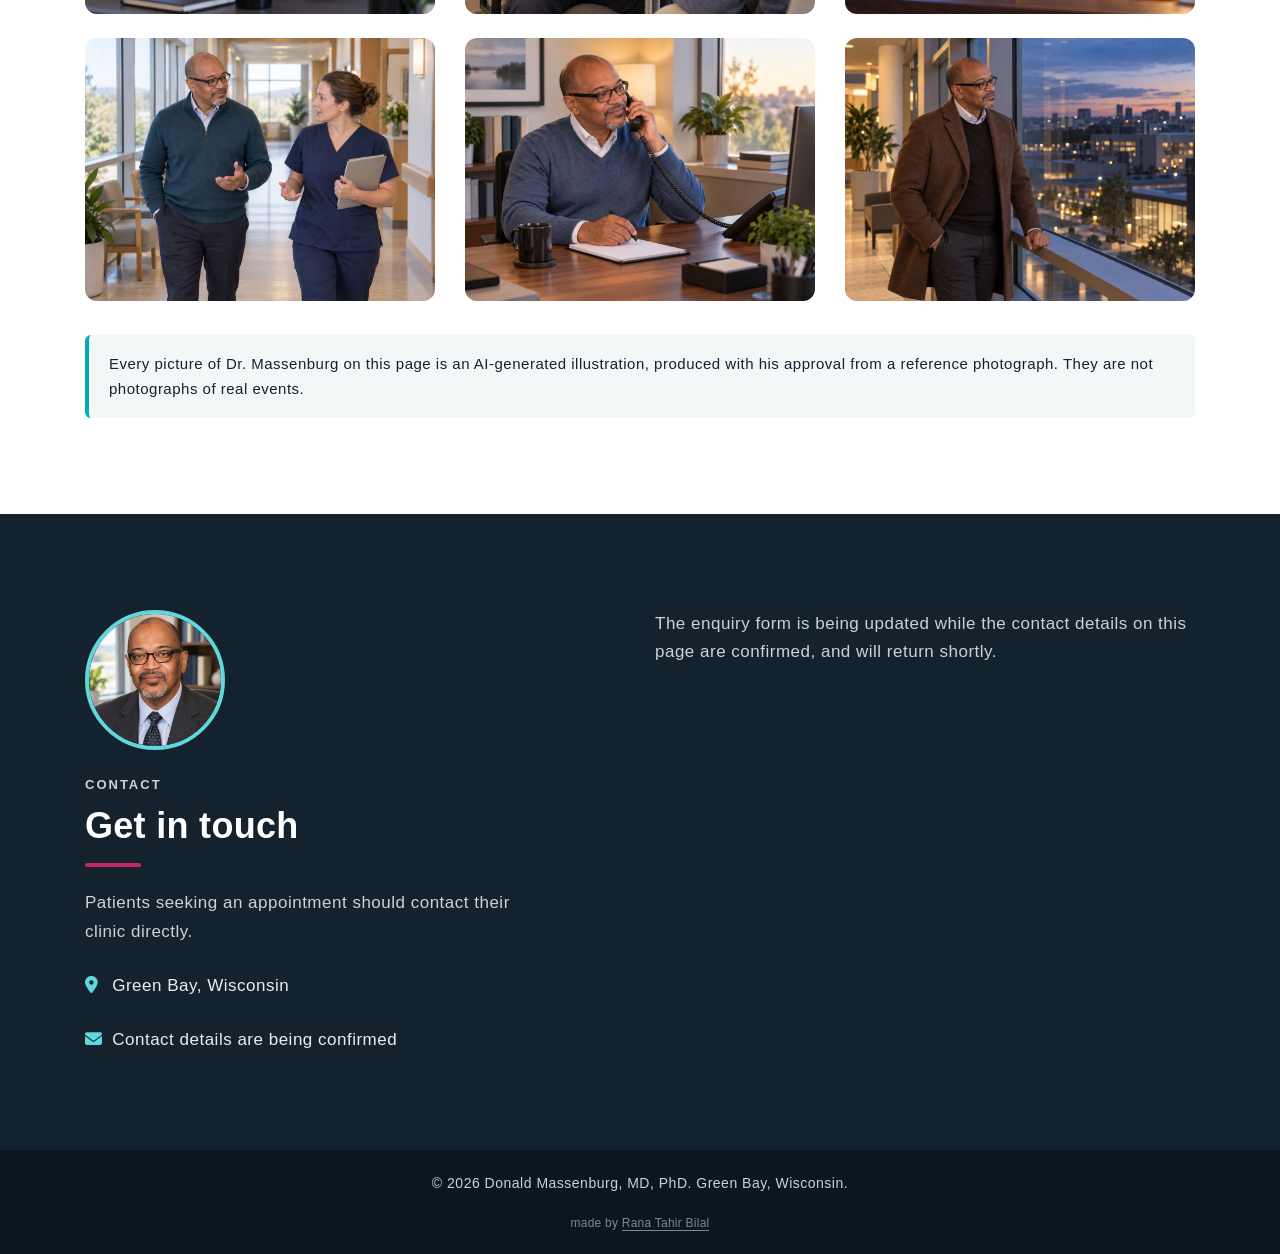
==== commit 732908e8: "Withdraw the enquiry form: its address bounced, so messages were being lost" ====
--- a/index.html
+++ b/index.html
@@ -191,12 +191,17 @@
         <img class="dm-contact-portrait" src="img/portrait.jpg" width="960" height="1200" alt="Portrait of Dr. Donald Massenburg" loading="lazy">
         <p class="dm-eyebrow dm-eyebrow-lift">Contact</p>
         <h2 class="dm-h2">Get in touch</h2>
-        <p>For professional enquiries, send me a message. Patients seeking an appointment should contact their clinic directly.</p>
+        <p>Patients seeking an appointment should contact their clinic directly.</p>
         <p class="dm-contact-line"><i class="fas fa-map-marker-alt" aria-hidden="true"></i> Green Bay, Wisconsin</p>
-        <p class="dm-contact-line"><i class="fas fa-envelope" aria-hidden="true"></i> <a href="mailto:donaldmassenburg@yahoo.com">donaldmassenburg@yahoo.com</a></p>
+        <p class="dm-contact-line"><i class="fas fa-envelope" aria-hidden="true"></i> Contact details are being confirmed</p>
       </div>
       <div class="col-lg-6 offset-lg-1">
-        <form class="dm-form" action="https://formsubmit.co/donaldmassenburg@yahoo.com" method="POST">
+        <!-- Enquiry form withdrawn 2026-10-06. The address it delivered to,
+             donaldmassenburg@yahoo.com, hard bounced on 6 October, so every message sent
+             through this form would have been accepted by the page and then silently lost.
+             A form that discards enquiries is worse than no form. Restore it, with the
+             original markup below, the moment a working address is confirmed.
+        <form class="dm-form" action="https://formsubmit.co/REPLACE-WITH-WORKING-ADDRESS" method="POST">
           <input type="hidden" name="_subject" value="New enquiry from your website">
           <input type="hidden" name="_template" value="table">
           <input type="hidden" name="_next" value="https://ranatahirbilal.github.io/donald-massenburg/#contact-sec">
@@ -210,6 +215,10 @@
           <p class="dm-small dm-form-note">Please do not include medical details in this form.</p>
           <button type="submit" class="dm-btn dm-btn-solid">Send message</button>
         </form>
+        -->
+        <div class="dm-form">
+          <p>The enquiry form is being updated while the contact details on this page are confirmed, and will return shortly.</p>
+        </div>
       </div>
     </div>
   </div>
